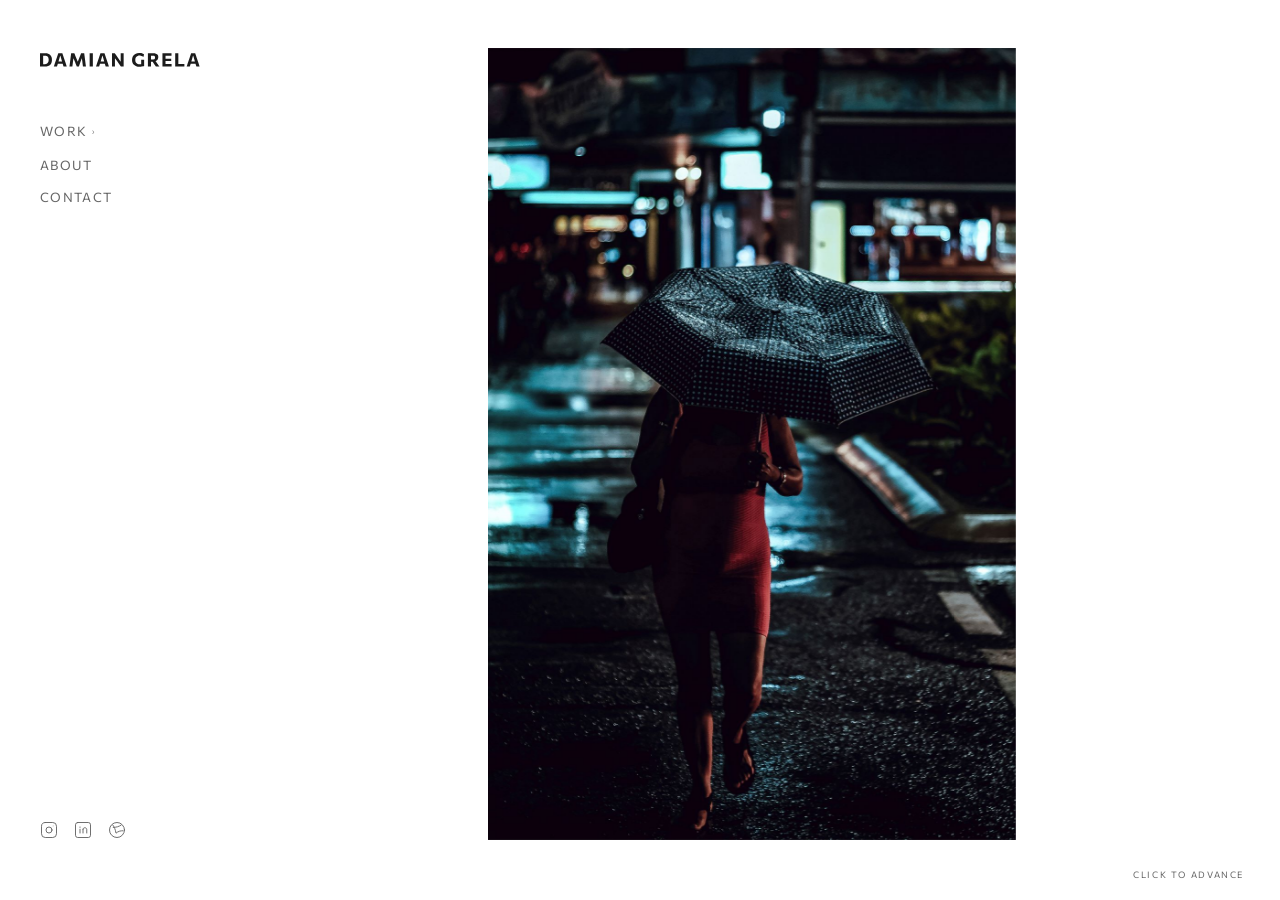
==== index.html @ c5d853af "Initial build" ====
<!DOCTYPE html>
<html lang="en">
<head>
  <meta charset="UTF-8">
  <meta name="viewport" content="width=device-width, initial-scale=1">
  <meta name="description" content="Photography portfolio of Damian Grela — street, film, and documentary work from all over the world.">
  <meta name="author" content="Damian Grela">
  <meta name="robots" content="index, follow">
  <meta property="og:type" content="website">
  <meta property="og:title" content="Damian Grela — Photographer">
  <meta property="og:description" content="Street, film, and atmospheric photography by Damian Grela, based in Iceland.">
  <meta property="og:image" content="https://damgrela.com/public/og.jpg">
  <meta property="og:url" content="https://damgrela.com/">
  <meta property="og:site_name" content="Damian Grela">
  <meta name="twitter:card" content="summary_large_image">
  <meta name="twitter:title" content="Damian Grela — Photographer">
  <meta name="twitter:description" content="Street, film, and atmospheric photography by Damian Grela, based in Iceland.">
  <meta name="twitter:image" content="https://damgrela.com/public/og.jpg">
  <title>Damian Grela — Photographer</title>
  <link rel="icon" type="image/png" sizes="32x32" href="public/favicon-32x32.png">
  <link rel="icon" type="image/png" sizes="16x16" href="public/favicon-16x16.png">
  <link rel="apple-touch-icon" sizes="180x180" href="public/apple-touch-icon.png">
  <link rel="icon" type="image/png" sizes="192x192" href="public/favicon-192x192.png">
  <link rel="preconnect" href="https://fonts.googleapis.com">
  <link rel="preconnect" href="https://fonts.gstatic.com" crossorigin>
  <link rel="stylesheet" href="css/main.css">
  <style>
    /* ── HOMEPAGE ONLY ── */
    html, body { height: 100%; overflow: hidden; }

    .home-stage {
      position: fixed;
      /* Match sidebar padding exactly: 48px top, leave ~60px bottom for social */
      top: 48px;
      bottom: 60px;
      left: var(--sidebar-w);
      right: 0;
      cursor: pointer;
      display: flex;
      align-items: center;
      justify-content: center;
      /* Same horizontal padding as .main-content */
      padding: 0 48px 0 32px;
    }

    .home-photo {
      position: absolute;
      max-width: 100%;
      max-height: 100%;
      width: auto;
      height: auto;
      object-fit: contain;
      opacity: 0;
      /* Longer, smoother fade — ease-in-out so it doesn't snap */
      transition: opacity 1.1s ease-in-out;
      pointer-events: none;
      display: block;
      will-change: opacity;
    }

    .home-photo.is-visible { opacity: 1; }

    /* Hint label — bottom right, fades out after first click */
    .home-hint {
      position: fixed;
      bottom: 20px;
      right: 36px;
      font-size: 9px;
      letter-spacing: 0.18em;
      text-transform: uppercase;
      color: var(--mid);
      opacity: 1;
      transition: opacity 0.6s var(--ease);
      pointer-events: none;
      z-index: 10;
    }

    .home-hint.is-hidden { opacity: 0; }

    @media (max-width: 768px) {
      .home-stage {
        left: 0;
        top: 56px;
        bottom: 0;
        padding: 20px;
        align-items: center;
        justify-content: center;
      }
    }
  </style>
</head>
<body>

  <script src="js/nav.js"></script>

  <div class="home-stage" id="home-stage">
    <img class="home-photo" id="home-photo-a" src="" alt="">
    <img class="home-photo" id="home-photo-b" src="" alt="">
  </div>
  <p class="home-hint" id="home-hint">Click to advance</p>

  <div class="loader" id="loader"><div class="loader-dot"></div></div>
  <p class="site-copy">©Damian Grela 2026</p>

  <script>
  (function () {

    /* Hide loader immediately — homepage slideshow handles its own timing */
    var loader = document.getElementById('loader');
    if (loader) {
      loader.classList.add('is-hidden');
      setTimeout(function () {
        if (loader.parentNode) loader.parentNode.removeChild(loader);
      }, 700);
    }

    var all = [
      'img/1.jpg','img/2.jpg','img/3.jpg','img/4.jpg','img/5.jpg',
      'img/6.jpg','img/7.jpg','img/8.jpg','img/9.jpg','img/10.jpg',
      'img/11.jpg','img/12.jpg','img/13.jpg','img/14.jpg','img/15.jpg',
      'img/16.jpg','img/17.jpg','img/18.jpg','img/19.jpg','img/20.jpg',
      'img/21.jpg','img/22.jpg','img/23.jpg','img/24.jpg','img/25.jpg',
      'img/26.jpg','img/27.jpg','img/28.jpg','img/29.jpg','img/30.jpg',
      'img/31.jpg','img/32.jpg','img/33.jpg','img/34.jpg',
      'img/i1.jpg','img/i2.jpg','img/i3.jpg','img/i4.jpg','img/i5.jpg',
      'img/i6.jpg','img/i7.jpg','img/i8.jpg','img/i10.jpg','img/i11.jpg',
      'img/i13.jpg','img/i14.jpg','img/i15.jpg','img/i16.jpg','img/i17.jpg',
      'img/i18.jpg','img/i21.jpg','img/i22.jpg','img/i40.jpg','img/i50.jpg',
      'img/i70.jpg','img/i80.jpg','img/i100.jpg',
      'img/a1.jpg','img/a2.jpg','img/a3.jpg','img/a4.jpg','img/a5.jpg',
      'img/a6.jpg','img/a7.jpg','img/a8.jpg','img/a9.jpg','img/a10.jpg',
      'img/a11.jpg','img/a12.jpg','img/a13.jpg','img/a14.jpg','img/a15.jpg',
      'img/u1.jpg','img/u2.jpg','img/u3.jpg','img/u4.jpg','img/u5.jpg',
      'img/u6.jpg','img/u7.jpg','img/u8.jpg','img/u9.jpg','img/u11.jpg',
      'img/u12.jpg','img/u13.jpg','img/u14.jpg','img/u15.jpg','img/u16.jpg',
      'img/0d.jpg','img/1d.jpg','img/2d.jpg','img/3d.jpg','img/4d.jpg',
      'img/5d.jpg','img/6d.jpg','img/7d.jpg','img/8d.jpg','img/9d.jpg',
      'img/10d.jpg','img/11d.jpg','img/12d.jpg','img/13d.jpg'
    ];

    /* Fisher-Yates shuffle */
    for (var i = all.length - 1; i > 0; i--) {
      var j = Math.floor(Math.random() * (i + 1));
      var tmp = all[i]; all[i] = all[j]; all[j] = tmp;
    }

    /* Two image elements for crossfade — A and B swap roles each transition */
    var imgA    = document.getElementById('home-photo-a');
    var imgB    = document.getElementById('home-photo-b');
    var stage   = document.getElementById('home-stage');
    var current = 0;
    var active  = imgA;   /* which element is currently visible */
    var inactive= imgB;   /* which element is loading next */
    var timer;
    var busy    = false;

    function show(src, onDone) {
      if (busy) return;
      busy = true;

      /* Load into the hidden element */
      inactive.src = src;

      function crossfade() {
        /* Fade in the new one */
        inactive.classList.add('is-visible');
        /* Fade out the old one */
        active.classList.remove('is-visible');

        /* After transition completes, swap roles */
        setTimeout(function () {
          var tmp = active;
          active   = inactive;
          inactive = tmp;
          busy = false;
          if (onDone) onDone();
        }, 1150); /* slightly longer than transition duration */
      }

      if (inactive.complete && inactive.naturalWidth) {
        crossfade();
      } else {
        inactive.onload  = crossfade;
        inactive.onerror = crossfade;
      }

      /* Preload the one after */
      var pre = new Image();
      pre.src = all[(current + 1) % all.length];
    }

    var hint = document.getElementById('home-hint');
    function dismissHint() {
      if (hint) { hint.classList.add('is-hidden'); hint = null; }
    }

    function next() {
      dismissHint();
      current = (current + 1) % all.length;
      show(all[current]);
      /* Preload next */
      var pre = new Image();
      pre.src = all[(current + 1) % all.length];
    }

    function resetTimer() {
      clearInterval(timer);
      timer = setInterval(next, 5500);
    }

    stage.addEventListener('click', function (e) {
      if (e.target.closest('a, button, .sidebar, .mobile-nav, .mobile-menu')) return;
      clearInterval(timer);
      if (!busy) {
        next();
        resetTimer();
      }
    });

    /* Start: load first image into A, make it visible */
    imgA.src = all[0];
    function startFirst() {
      imgA.classList.add('is-visible');
      resetTimer();
    }
    if (imgA.complete && imgA.naturalWidth) { startFirst(); }
    else { imgA.onload = startFirst; imgA.onerror = startFirst; }

  }());
  </script>

</body>
</html>
---- css/main.css ----
/* =============================================
   main.css — Damian Grela Photography Portfolio
   ============================================= */

@import url('https://fonts.googleapis.com/css2?family=Commissioner:wght@300;400;500&display=swap');

/* ----------- CUSTOM PROPERTIES ----------- */
:root {
  --bg:         #ffffff;
  --ink:        #1c1c1c;
  --mid:        #666;      /* was #999 — better contrast */
  --font:       'Commissioner', system-ui, sans-serif;

  --sidebar-w:  240px;     /* full — homepage */
  --sidebar-sm: 180px;     /* shrunk — category pages */

  --logo-h:     50px;      /* logo height — homepage */
  --logo-sm:    34px;      /* logo height — category pages */

  --ease:       cubic-bezier(0.4, 0, 0.2, 1);
  --t:          0.45s;
}

/* ----------- RESET ----------- */
*, *::before, *::after { box-sizing: border-box; margin: 0; padding: 0; }

html { scroll-behavior: smooth; }

body {
  font-family: var(--font);
  font-size: 11px;
  letter-spacing: 0.08em;
  background: var(--bg);
  color: var(--ink);
  -webkit-font-smoothing: antialiased;
  min-height: 100vh;
  /* Page transition — fade in on load */
  animation: pageIn 0.4s cubic-bezier(0.4, 0, 0.2, 1) both;
}

@keyframes pageIn {
  from { opacity: 0; }
  to   { opacity: 1; }
}

/* Fade out class applied before navigation */
body.is-leaving {
  opacity: 0;
  transition: opacity 0.35s cubic-bezier(0.4, 0, 0.2, 1);
}

a    { color: inherit; text-decoration: none; }
img  { display: block; max-width: 100%; }

::selection               { background: var(--ink); color: var(--bg); }
::-webkit-scrollbar       { width: 3px; background: transparent; }
::-webkit-scrollbar-thumb { background: var(--mid); border-radius: 2px; }

/* ----------- SIDEBAR ----------- */
.sidebar {
  position: fixed;
  top: 0;
  left: 0;
  width: var(--sidebar-w);
  height: 100vh;
  padding: 53px 40px 53px;
  display: flex;
  flex-direction: column;
  background: var(--bg);
  z-index: 50;
  overflow: hidden;
}

/* Logo */
.sidebar-logo {
  display: block;
  margin-bottom: 48px;
  flex-shrink: 0;
  text-decoration: none;
}

.sidebar-logo img {
  width: 200px;
  height: auto;
  display: block;
}

/* Nav container — flex column, even spacing */
.nav-links {
  display: flex;
  flex-direction: column;
  gap: 4px;
  flex: 1;
}

/* Nav labels */
.nav-group { margin-bottom: 0; }

.nav-label {
  font-size: 13px;
  letter-spacing: 0.1em;
  text-transform: uppercase;
  color: var(--mid);
  font-weight: 400;
  cursor: pointer;
  padding: 8px 0;
  display: flex;
  align-items: center;
  gap: 5px;
  transition: color 0.2s;
  user-select: none;
  white-space: nowrap;
}

.nav-label:hover,
.nav-label.active { color: var(--ink); }

/* Arrow chevron */
.nav-arrow {
  display: inline-block;
  font-style: normal;
  font-size: 7px;
  transition: transform 0.4s var(--ease);
  line-height: 1;
}

.nav-label.is-open .nav-arrow { transform: rotate(90deg); }

/* Submenu */
.nav-sub {
  display: flex;
  flex-direction: column;
  padding-left: 10px;
  overflow: hidden;
  max-height: 0;
  opacity: 0;
  transform: translateX(-10px);
  transition:
    max-height 0.5s var(--ease),
    opacity    0.4s var(--ease),
    transform  0.45s var(--ease);
}

.nav-sub.is-open {
  max-height: 300px;
  opacity: 1;
  transform: translateX(0);
}

.nav-sub a,
.nav-link {
  font-size: 13px;
  letter-spacing: 0.1em;
  text-transform: uppercase;
  color: var(--mid);
  padding: 6px 0;
  transition: color 0.15s;
  display: block;
  white-space: nowrap;
}

.nav-sub a:hover,
.nav-link:hover,
.nav-sub a.active,
.nav-link.active { color: var(--ink); }

.nav-standalone { margin-top: 0; }

/* Social icons */
.sidebar-social {
  margin-top: auto;
  display: flex;
  gap: 16px;
  padding-bottom: 8px;
}

.sidebar-social a {
  color: var(--mid);
  transition: color 0.2s;
  display: flex;
  align-items: center;
}

.sidebar-social a:hover { color: var(--ink); }

.sidebar-social svg {
  width: 18px;
  height: 18px;
}

/* ----------- MAIN CONTENT ----------- */
.main-content {
  margin-left: var(--sidebar-w);
  min-height: 100vh;
  padding: 52px 48px 52px 32px;
}

/* ----------- GALLERY GRID — CSS columns, natural masonry ----------- */
.gallery-grid {
  column-count: 3;
  column-gap: 10px;
}

.gallery-grid.cols-2 {
  column-count: 2;
}

.gallery-grid figure {
  break-inside: avoid;
  margin-bottom: 10px;
  overflow: hidden;
}

.gallery-grid figure img {
  width: 100%;
  display: block;
  cursor: pointer;
  opacity: 0;
  transition: opacity 0.5s var(--ease), transform 0.5s var(--ease);
  transform: translateY(6px);
  background: #ddd8d0;
  min-height: 40px;
}

.gallery-grid figure img.is-visible {
  opacity: 1;
  transform: translateY(0);
}

.gallery-grid figure img:hover { opacity: 0.88; }

/* ----------- REPORTAGE INTRO ----------- */
.reportage-intro {
  max-width: 560px;
  margin-bottom: 40px;
}

.reportage-intro h2 {
  font-size: 12px;
  font-weight: 500;
  letter-spacing: 0.22em;
  text-transform: uppercase;
  margin-bottom: 12px;
  color: var(--ink);
}

.reportage-intro p {
  font-size: 14px;
  line-height: 1.85;
  color: var(--mid);
  letter-spacing: 0.02em;
}

/* ----------- MODAL ----------- */
.modal {
  display: none;
  position: fixed;
  inset: 0;
  z-index: 200;
  background: var(--bg);
  flex-direction: column;
}

.modal.is-open { display: flex; }

/* Top bar — counter + close */
.modal-bar {
  display: flex;
  align-items: center;
  justify-content: space-between;
  padding: 18px 36px;
  flex-shrink: 0;
}

.modal-counter {
  font-size: 10px;
  letter-spacing: 0.15em;
  color: var(--mid);
}

.modal-close {
  font-size: 10px;
  letter-spacing: 0.18em;
  text-transform: uppercase;
  color: var(--mid);
  cursor: pointer;
  transition: color 0.2s;
  padding-bottom: 2px;
  position: relative;
}

.modal-close::after {
  content: '';
  position: absolute;
  bottom: 0;
  left: 0;
  width: 0;
  height: 1px;
  background: var(--ink);
  transition: width 0.35s var(--ease);
}

.modal-close:hover { color: var(--ink); }
.modal-close:hover::after { width: 100%; }

/* Image area */
.modal-stage {
  flex: 1;
  display: flex;
  align-items: center;
  justify-content: center;
  overflow: hidden;
  padding: 0 36px;
}

.modal-img {
  max-width: 100%;
  max-height: 100%;
  object-fit: contain;
  animation: fadeModal 0.35s var(--ease);
}

@keyframes fadeModal { from { opacity: 0; } to { opacity: 1; } }

/* Bottom bar — Prev / Next */
.modal-footer {
  display: flex;
  align-items: center;
  justify-content: space-between;
  padding: 16px 36px;
  flex-shrink: 0;
}

.modal-prev,
.modal-next {
  font-size: 10px;
  letter-spacing: 0.15em;
  text-transform: uppercase;
  color: var(--mid);
  cursor: pointer;
  transition: color 0.2s;
  user-select: none;
  padding: 4px 0;
}

.modal-prev:hover,
.modal-next:hover { color: var(--ink); }

/* ----------- LOADER ----------- */
.loader {
  position: fixed;
  inset: 0;
  background: var(--bg);
  z-index: 500;
  display: flex;
  align-items: center;
  justify-content: center;
  transition: opacity 0.6s var(--ease);
}

.loader.is-hidden {
  opacity: 0;
  pointer-events: none;
  /* after transition ends, pull it fully out of the stacking context */
  transition: opacity 0.6s var(--ease), visibility 0s 0.6s;
  visibility: hidden;
}

.loader-dot {
  width: 5px;
  height: 5px;
  background: var(--mid);
  border-radius: 50%;
  animation: pulse 1.4s var(--ease) infinite;
}

@keyframes pulse {
  0%, 100% { opacity: 0.2; transform: scale(0.75); }
  50%       { opacity: 1;   transform: scale(1); }
}

/* ----------- COPYRIGHT ----------- */
.site-copy {
  position: fixed;
  bottom: 14px;
  left: 40px;
  font-size: 9px;
  letter-spacing: 0.12em;
  color: var(--mid);
  z-index: 10;
}

/* ----------- ABOUT PAGE ----------- */

/* Desktop: overflow hidden so portrait bleeds off right edge */
@media (min-width: 769px) {
  .about-page { overflow: hidden; }
}

.about-wrap {
  position: relative;
  display: flex;
  align-items: center;
  justify-content: center;
  min-height: calc(100vh - 104px);
  /* right padding reserves column for the absolute portrait */
  padding-right: 340px;
}

.about-text {
  width: 420px;
  max-width: 100%;
  position: relative;
  z-index: 2;
  /* flexbox justify-content:center on the wrap centres this naturally */
}

.about-text h4 {
  font-size: 11px;
  font-weight: 500;
  letter-spacing: 0.22em;
  text-transform: uppercase;
  color: var(--ink);
  margin-bottom: 24px;
}

.about-text p {
  font-size: 13px;
  line-height: 1.95;
  color: var(--mid);
  letter-spacing: 0.02em;
  max-width: 440px;
}

.about-links {
  display: flex;
  gap: 24px;
  margin-top: 36px;
}

.about-links a {
  font-size: 11px;
  letter-spacing: 0.18em;
  text-transform: uppercase;
  color: var(--mid);
  transition: color 0.2s;
  padding-bottom: 2px;
  position: relative;
}

.about-links a::after {
  content: '';
  position: absolute;
  bottom: 0;
  left: 0;
  width: 0;
  height: 1px;
  background: var(--ink);
  transition: width 0.3s var(--ease);
}

.about-links a:hover { color: var(--ink); }
.about-links a:hover::after { width: 100%; }

/* Portrait — fixed to viewport right edge */
.about-portrait {
  position: fixed;
  right: 0;
  top: 50%;
  transform: translateY(-50%);
  width: 320px;
  z-index: 1;
}

.about-portrait img {
  width: 100%;
  height: auto;
  display: block;
}

@media (max-width: 860px) {
  .about-wrap        { flex-direction: column; align-items: flex-start; padding-bottom: 360px; }
  .about-text        { max-width: 100%; width: 100%; }
  .about-portrait    {
    position: absolute;
    bottom: 0;
    right: -40px;
    top: auto;
    transform: none;
    width: 280px;
  }
}

/* ----------- CONTACT PAGE ----------- */
.contact-wrap {
  max-width: 480px;
  margin: 0 auto;
  min-height: calc(100vh - 132px);
  display: flex;
  flex-direction: column;
  justify-content: center;
}

.contact-title {
  font-size: 22px;
  font-weight: 300;
  letter-spacing: 0.04em;
  color: var(--ink);
  margin-bottom: 40px;
  line-height: 1.3;
}

.contact-form label {
  display: block;
  font-size: 9px;
  letter-spacing: 0.18em;
  text-transform: uppercase;
  color: var(--mid);
  margin-bottom: 6px;
}

.contact-form input,
.contact-form textarea {
  display: block;
  width: 100%;
  background: transparent;
  border: none;
  border-bottom: 1px solid #d0cdc7;
  padding: 8px 0;
  font-family: var(--font);
  font-size: 12px;
  color: var(--ink);
  letter-spacing: 0.04em;
  margin-bottom: 28px;
  outline: none;
  transition: border-color 0.2s;
  -webkit-appearance: none;
  border-radius: 0;
}

.contact-form input:focus,
.contact-form textarea:focus {
  border-color: var(--ink);
}

.contact-form textarea {
  resize: none;
  height: 100px;
}

.contact-form .btn-send {
  font-family: var(--font);
  font-size: 10px;
  letter-spacing: 0.18em;
  text-transform: uppercase;
  color: var(--bg);
  background: var(--ink);
  border: none;
  padding: 12px 32px;
  cursor: pointer;
  transition: opacity 0.2s;
  margin-top: 8px;
}

.contact-form .btn-send:hover { opacity: 0.75; }

/* Contact page social/footer */
.contact-footer {
  margin-top: 60px;
  display: flex;
  flex-direction: column;
  gap: 14px;
}

.contact-footer .social { display: flex; gap: 16px; }

.contact-footer svg {
  width: 15px;
  height: 15px;
  fill: var(--mid);
  transition: fill 0.2s;
}

.contact-footer a:hover svg { fill: var(--ink); }

.contact-footer .email {
  font-size: 11px;
  letter-spacing: 0.08em;
  color: var(--mid);
  transition: color 0.2s;
}

.contact-footer .email:hover { color: var(--ink); }

/* ----------- MOBILE NAVBAR ----------- */
.mobile-nav {
  display: none;
  position: fixed;
  top: 0;
  left: 0;
  right: 0;
  height: 56px;
  background: var(--bg);
  z-index: 100;
  align-items: center;
  justify-content: space-between;
  padding: 0 24px;
}

.mobile-logo img {
  height: 16px;
  width: auto;
}

/* Hamburger */
.burger {
  width: 24px;
  height: 16px;
  display: flex;
  flex-direction: column;
  justify-content: space-between;
  cursor: pointer;
  flex-shrink: 0;
  background: none;
  border: none;
  padding: 0;
}

.burger span {
  display: block;
  height: 1px;
  background: var(--ink);
  transition: transform 0.3s var(--ease), opacity 0.3s;
}

.burger.is-open span:nth-child(1) { transform: translateY(7.5px) rotate(45deg); }
.burger.is-open span:nth-child(2) { opacity: 0; }
.burger.is-open span:nth-child(3) { transform: translateY(-7.5px) rotate(-45deg); }

/* Mobile menu — full screen overlay */
.mobile-menu {
  position: fixed;
  inset: 56px 0 0;
  background: var(--bg);
  z-index: 99;
  display: flex;
  flex-direction: column;
  align-items: center;
  justify-content: center;
  gap: 0;          /* no gap — padding on items controls spacing */
  opacity: 0;
  pointer-events: none;
  transition: opacity 0.3s var(--ease);
}

.mobile-menu.is-open {
  opacity: 1;
  pointer-events: all;
}

.mobile-menu a,
.mobile-menu .m-toggle {
  font-size: 13px;
  letter-spacing: 0.18em;
  text-transform: uppercase;
  color: var(--mid);
  cursor: pointer;
  transition: color 0.2s;
  padding: 12px 0;
  display: flex;
  align-items: center;
  gap: 5px;
}

.mobile-menu a:hover,
.mobile-menu a.active,
.mobile-menu .m-toggle:hover { color: var(--ink); }

/* Work submenu inside mobile overlay */
.mobile-sub {
  display: flex;
  flex-direction: column;
  align-items: center;
  overflow: hidden;
  max-height: 0;
  opacity: 0;
  transition:
    max-height 0.55s cubic-bezier(0.4, 0, 0.2, 1),
    opacity    0.35s cubic-bezier(0.4, 0, 0.2, 1);
}

.mobile-sub.is-open {
  max-height: 260px;
  opacity: 1;
}

.mobile-sub-inner {
  display: contents; /* transparent wrapper — doesn't affect layout */
}

.mobile-sub a {
  font-size: 11px;
  color: var(--mid);
  letter-spacing: 0.14em;
  padding: 7px 0;
  display: block;
}

.mobile-sub a:hover,
.mobile-sub a.active { color: var(--ink); }

/* Chevron on Work toggle */
.m-chevron {
  display: inline-block;
  font-style: normal;
  font-size: 11px;
  transition: transform 0.4s var(--ease);
  line-height: 1;
  color: var(--mid);
}

.m-toggle.is-open .m-chevron {
  transform: rotate(90deg);
}

/* Social icons in mobile menu */
.mobile-social {
  display: flex;
  gap: 24px;
  margin-top: 20px;
}

.mobile-social a {
  color: var(--mid);
  transition: color 0.2s;
  padding: 0;
  display: flex;
  align-items: center;
}

.mobile-social a:hover { color: var(--ink); }
.mobile-social svg { width: 18px; height: 18px; }

/* ----------- RESPONSIVE ----------- */

/* About — tablet */
@media (max-width: 960px) {
  .about-wrap     { padding-right: 280px; }
  .about-portrait { width: 260px; }
}

@media (max-width: 768px) {
  /* Hide desktop sidebar, show mobile nav */
  .sidebar     { display: none; }
  .site-copy   { display: none; }
  .mobile-nav  { display: flex; }

  /* All pages: full width, top clearance for mobile nav */
  .main-content {
    margin-left: 0;
    padding: 72px 24px 60px;
  }

  /* About page: remove right padding so portrait can reach screen edge */
  .about-page .main-content {
    padding-right: 0;
  }

  /* Galleries */
  .gallery-grid        { column-count: 2; column-gap: 4px; }
  .gallery-grid.cols-2 { column-count: 2; }
  .gallery-grid figure { margin-bottom: 12px; }

  /* Modal */
  .modal-bar    { padding: 16px 20px; }
  .modal-stage  { padding: 0; align-items: stretch; }
  .modal-footer { padding: 14px 20px; }
  /* Force image to fill full width on mobile */
  .modal-img    { width: 100%; height: 100%; object-fit: contain; }

  /* Enable scroll on about page */
  .about-page { overflow-y: auto; }

  /* About — portrait on top, text below */
  .about-wrap {
    flex-direction: column;
    align-items: flex-start;
    justify-content: flex-start;
    padding: 0 0 60px; /* no side padding — portrait needs to reach right edge */
    min-height: auto;
  }

  .about-text {
    width: 100%;
    max-width: 100%;
    padding: 32px 24px 0; /* 24px matches nav */
  }

  /* Portrait: right edge flush with viewport */
  .about-portrait {
    position: relative;
    top: auto;
    right: 0;
    bottom: auto;
    transform: none;
    width: 42%;
    overflow: visible;
    order: -1;
    align-self: flex-end;
  }

  .about-portrait img {
    width: 100%;
    height: auto;
    object-fit: contain;
    display: block;
  }

  /* Contact */
  .contact-wrap {
    min-height: calc(100vh - 56px);
    padding: 0 24px;
    justify-content: center;
  }

  .contact-title { font-size: 18px; }
}

@media (max-width: 480px) {
  .gallery-grid,
  .gallery-grid.cols-2 { column-count: 1; }

  .modal-stage { padding: 0; }

  /* portrait already full-width at 768px, nothing to override */
}
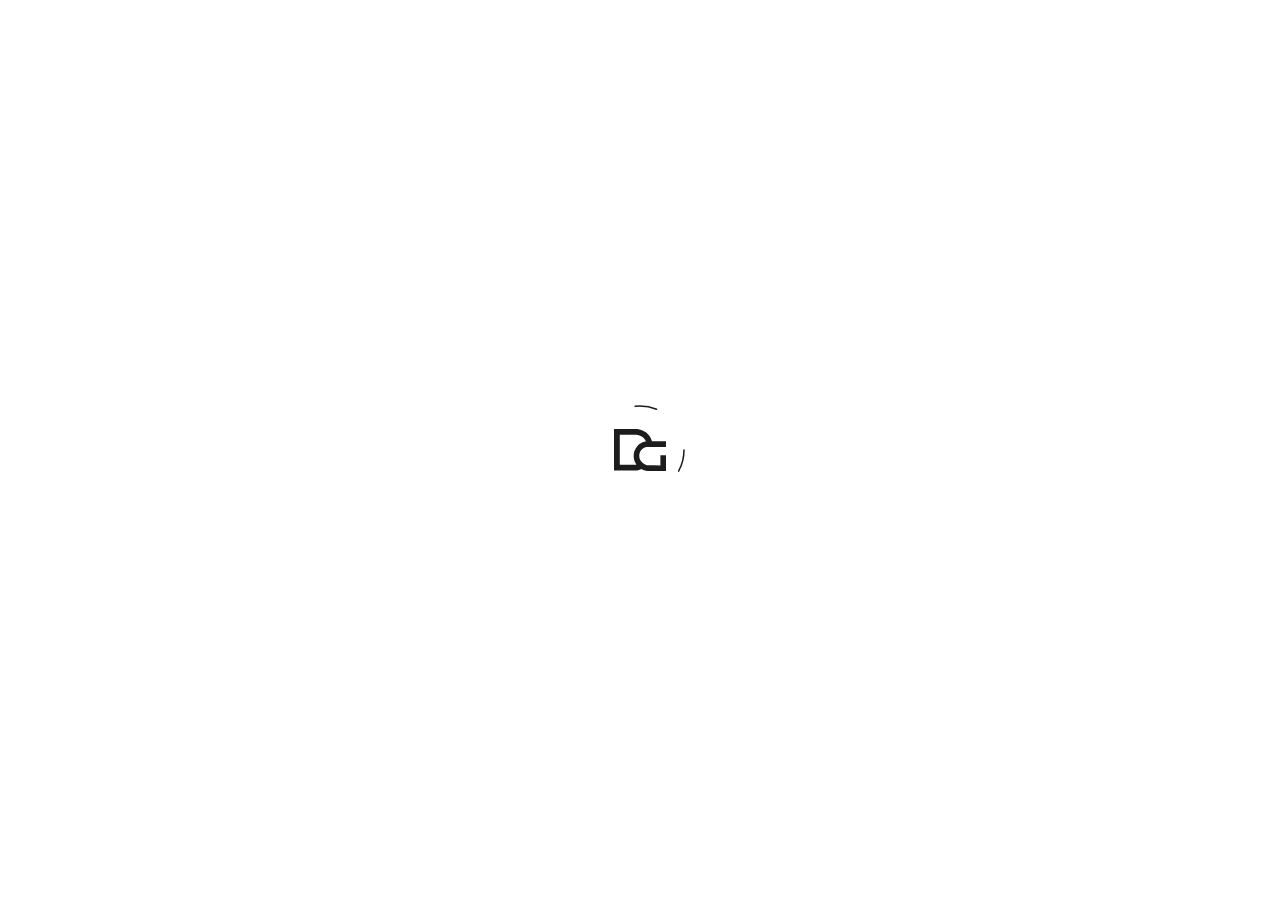
==== commit 7626fab3: "Add DG logo loader with spinning ring" ====
--- a/index.html
+++ b/index.html
@@ -99,19 +99,28 @@
   </div>
   <p class="home-hint" id="home-hint">Click to advance</p>
 
-  <div class="loader" id="loader"><div class="loader-dot"></div></div>
+  <div class="loader" id="loader">
+    <div class="loader-wrap">
+      <img class="loader-mark" src="public/dglogo.svg" alt="">
+      <svg class="loader-ring" viewBox="0 0 96 96" xmlns="http://www.w3.org/2000/svg">
+        <circle cx="48" cy="48" r="44"/>
+      </svg>
+    </div>
+  </div>
   <p class="site-copy">©Damian Grela 2026</p>
 
   <script>
   (function () {
 
-    /* Hide loader immediately — homepage slideshow handles its own timing */
+    /* Hide loader after draw animation completes (~1.9s total) */
     var loader = document.getElementById('loader');
     if (loader) {
-      loader.classList.add('is-hidden');
       setTimeout(function () {
-        if (loader.parentNode) loader.parentNode.removeChild(loader);
-      }, 700);
+        loader.classList.add('is-hidden');
+        setTimeout(function () {
+          if (loader.parentNode) loader.parentNode.removeChild(loader);
+        }, 750);
+      }, 2200);
     }
 
     var all = [
--- a/css/main.css
+++ b/css/main.css
@@ -355,28 +355,68 @@
   display: flex;
   align-items: center;
   justify-content: center;
-  transition: opacity 0.6s var(--ease);
+  transition: opacity 0.7s var(--ease);
 }
 
 .loader.is-hidden {
   opacity: 0;
   pointer-events: none;
-  /* after transition ends, pull it fully out of the stacking context */
-  transition: opacity 0.6s var(--ease), visibility 0s 0.6s;
+  transition: opacity 0.7s var(--ease), visibility 0s 0.7s;
   visibility: hidden;
 }
 
-.loader-dot {
-  width: 5px;
-  height: 5px;
-  background: var(--mid);
-  border-radius: 50%;
-  animation: pulse 1.4s var(--ease) infinite;
-}
-
-@keyframes pulse {
-  0%, 100% { opacity: 0.2; transform: scale(0.75); }
-  50%       { opacity: 1;   transform: scale(1); }
+/* ----------- LOADER LOGO + SPINNER ----------- */
+.loader-wrap {
+  display: flex;
+  align-items: center;
+  justify-content: center;
+  position: relative;
+  width: 96px;
+  height: 96px;
+}
+
+/* Logo and ring appear together */
+.loader-mark {
+  width: 52px;
+  height: auto;
+  display: block;
+  opacity: 0;
+  animation: markFadeIn 0.5s cubic-bezier(0.4, 0, 0.2, 1) 0s forwards;
+}
+
+@keyframes markFadeIn {
+  from { opacity: 0; transform: scale(0.94); }
+  to   { opacity: 1; transform: scale(1); }
+}
+
+.loader-ring {
+  position: absolute;
+  inset: 0;
+  width: 100%;
+  height: 100%;
+  opacity: 0;
+  animation: ringFadeIn 0.5s cubic-bezier(0.4, 0, 0.2, 1) 0s forwards;
+}
+
+@keyframes ringFadeIn {
+  from { opacity: 0; }
+  to   { opacity: 1; }
+}
+
+.loader-ring circle {
+  fill: none;
+  stroke: var(--ink);
+  stroke-width: 1.5;
+  stroke-linecap: round;
+  stroke-dasharray: 22 180;
+  stroke-dashoffset: 0;
+  animation: spinRing 1.4s linear infinite;
+  transform-origin: 50% 50%;
+}
+
+@keyframes spinRing {
+  from { stroke-dashoffset: 0; }
+  to   { stroke-dashoffset: -202; }
 }
 
 /* ----------- COPYRIGHT ----------- */
@@ -564,6 +604,14 @@
 
 .contact-form .btn-send:hover { opacity: 0.75; }
 
+.form-success {
+  display: none;
+  font-size: 13px;
+  letter-spacing: 0.06em;
+  color: var(--mid);
+  padding: 8px 0;
+}
+
 /* Contact page social/footer */
 .contact-footer {
   margin-top: 60px;
@@ -634,7 +682,7 @@
 }
 
 .burger.is-open span:nth-child(1) { transform: translateY(7.5px) rotate(45deg); }
-.burger.is-open span:nth-child(2) { opacity: 0; }
+.burger.is-open span:nth-child(2) { opacity: 0; transform: scaleX(0); }
 .burger.is-open span:nth-child(3) { transform: translateY(-7.5px) rotate(-45deg); }
 
 /* Mobile menu — full screen overlay */
@@ -793,7 +841,7 @@
   .about-text {
     width: 100%;
     max-width: 100%;
-    padding: 32px 24px 0; /* 24px matches nav */
+    padding: 32px 24px 40px 0; /* left comes from main-content, right added here */
   }
 
   /* Portrait: right edge flush with viewport */
